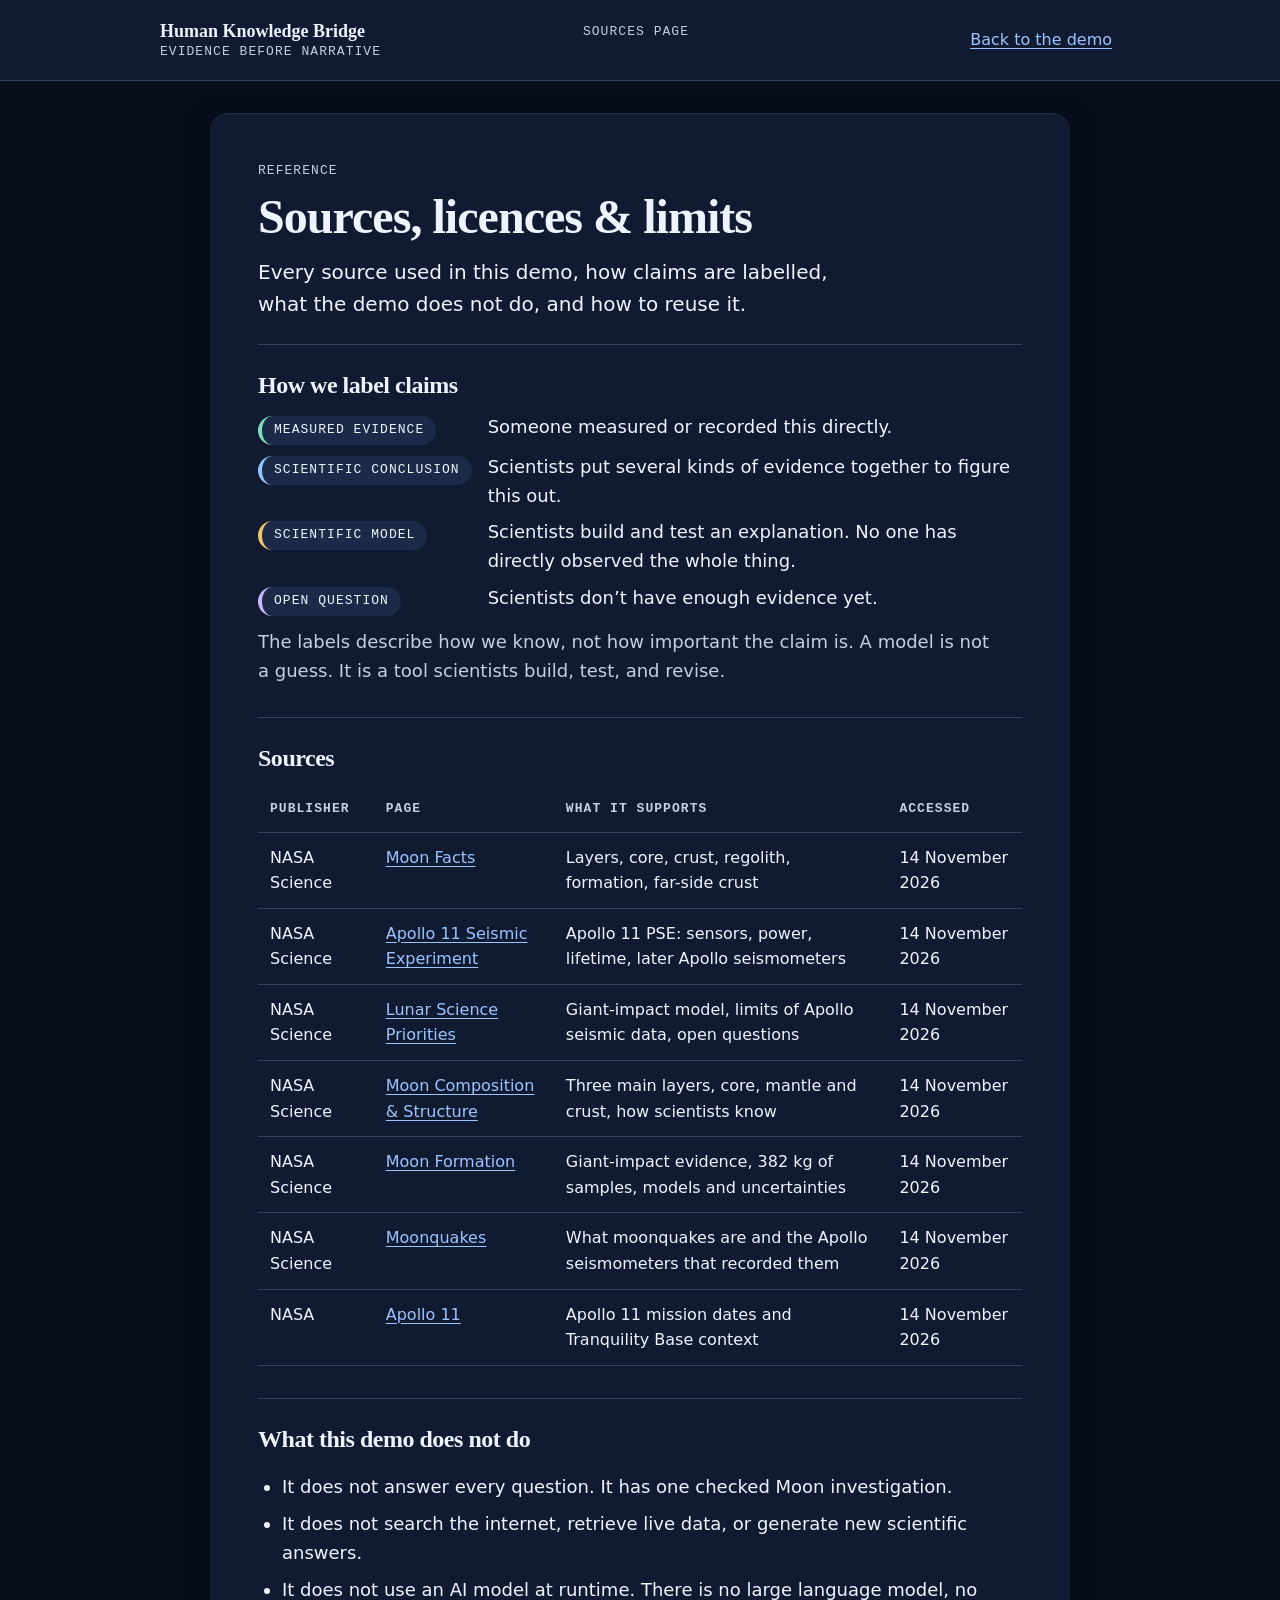
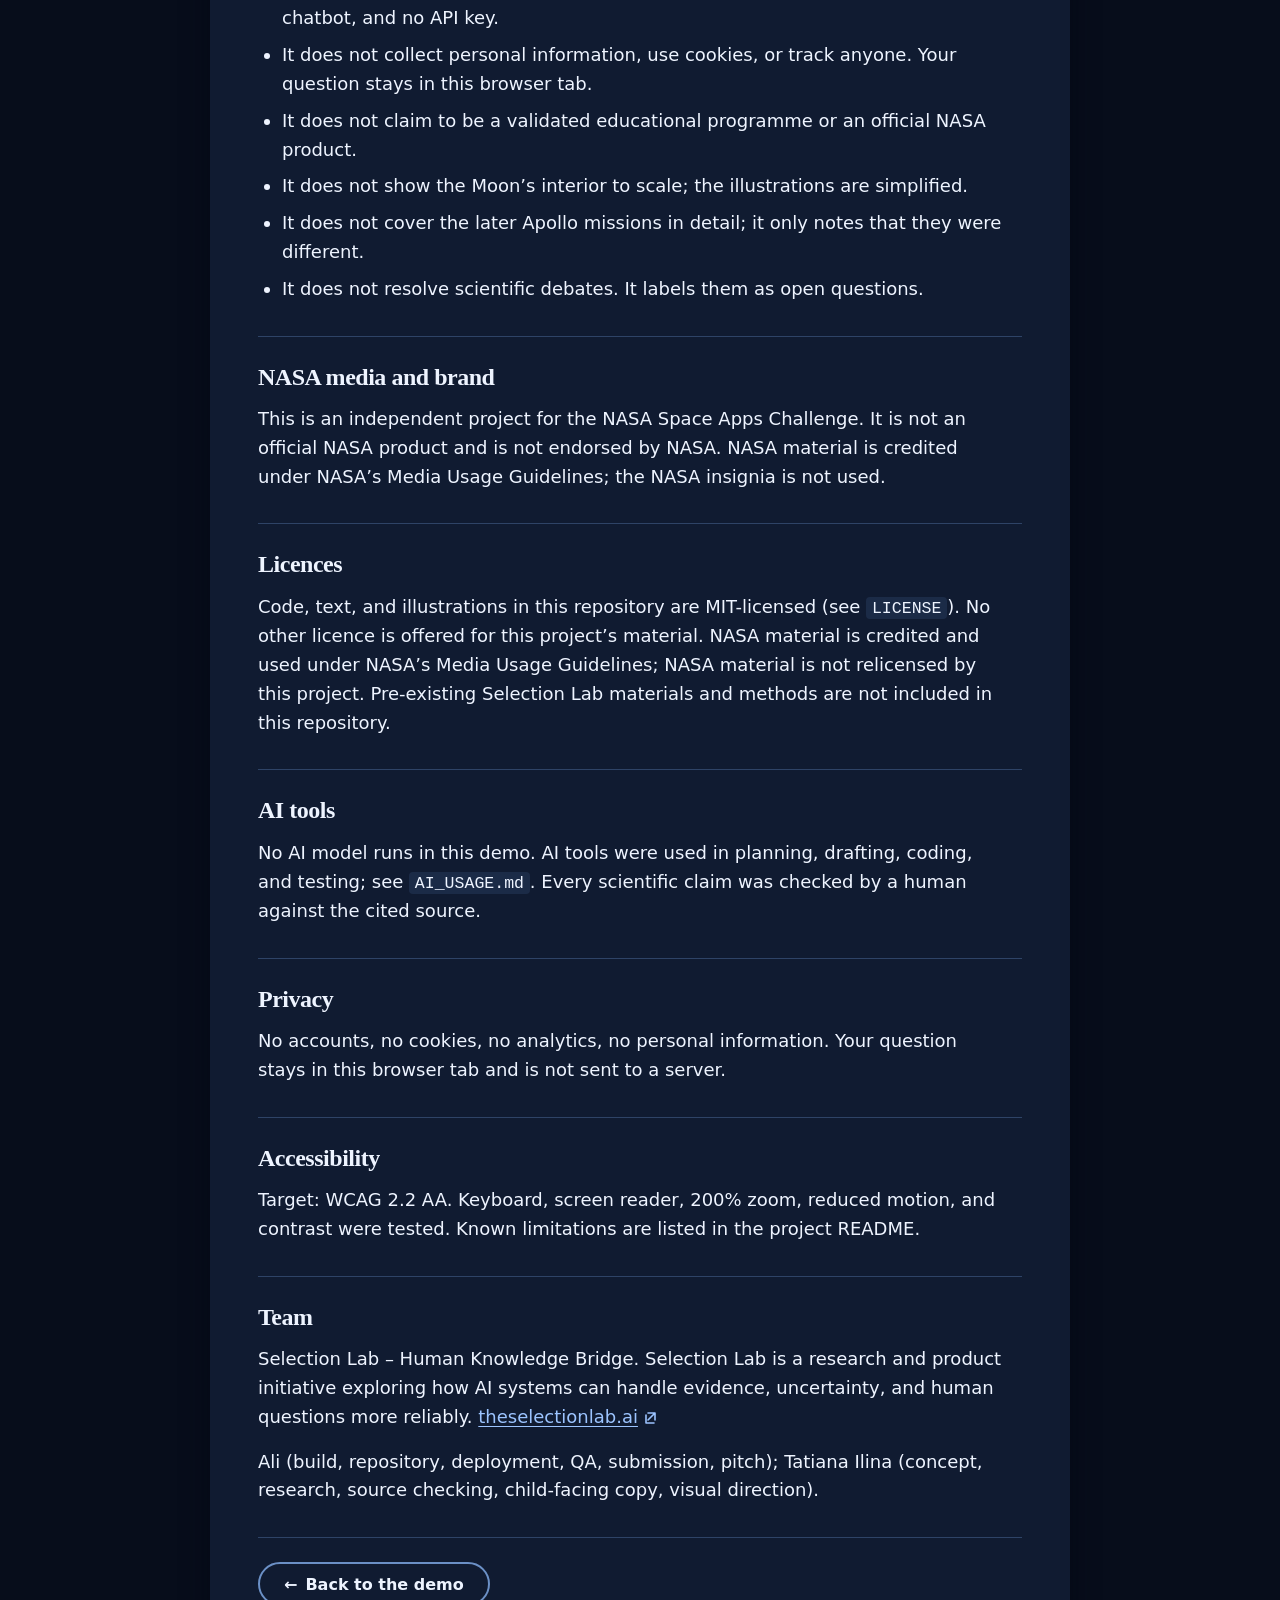
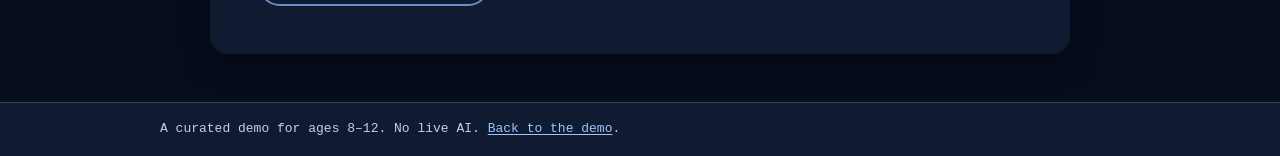
==== sources.html @ 2980f717 "feat: static scaffold, app shell, screen 1 and the sources page - index.html: header/brand, progress" ====
<!doctype html>
<html lang="en">
<head>
  <meta charset="utf-8">
  <meta name="viewport" content="width=device-width, initial-scale=1">
  <meta name="description" content="Every source used in Human Knowledge Bridge, how claims are labelled, what the demo does not do, and how to reuse it.">
  <meta name="color-scheme" content="dark">
  <title>Sources, licences &amp; limits — Human Knowledge Bridge</title>
  <link rel="icon" href="assets/img/favicon.svg" type="image/svg+xml">
  <link rel="stylesheet" href="assets/css/styles.css">
</head>
<body>
  <a class="skip-link" href="#main">Skip to content</a>

  <header class="site-header">
    <div class="site-header__inner">
      <div class="header__row">
        <a class="brand" href="index.html#question">
          <span class="brand__long">Human Knowledge Bridge</span>
          <span class="brand__short" aria-hidden="true">HKB · Moon Detective</span>
          <span class="brand__tag">Evidence Before Narrative</span>
        </a>
        <a class="sources-link" href="index.html">
          <span class="sources-link__long">Back to the demo</span>
          <span class="sources-link__short" aria-hidden="true">Demo</span>
        </a>
      </div>
      <nav class="rail" aria-label="Progress">
        <p class="rail__step">Sources page</p>
        <ol class="progress" aria-hidden="true"></ol>
      </nav>
    </div>
  </header>

  <main id="main">
    <section class="card">
      <div class="card__head">
        <p class="eyebrow">Reference</p>
        <h1 id="sources-title" tabindex="-1" class="page-h1">Sources, licences &amp; limits</h1>
        <p class="lede">Every source used in this demo, how claims are labelled, what the demo does not do, and how to reuse it.</p>
      </div>

      <h2>How we label claims</h2>
      <dl class="labels-list">
        <dt><span class="chip chip--measured">Measured evidence</span></dt>
        <dd>Someone measured or recorded this directly.</dd>
        <dt><span class="chip chip--inferred">Scientific conclusion</span></dt>
        <dd>Scientists put several kinds of evidence together to figure this out.</dd>
        <dt><span class="chip chip--model">Scientific model</span></dt>
        <dd>Scientists build and test an explanation. No one has directly observed the whole thing.</dd>
        <dt><span class="chip chip--unknown">Open question</span></dt>
        <dd>Scientists don’t have enough evidence yet.</dd>
      </dl>
      <p class="muted">The labels describe how we know, not how important the claim is. A model is not a guess. It is a tool scientists build, test, and revise.</p>

      <h2>Sources</h2>
      <div class="table-wrap">
        <table>
          <caption class="sr-only">Sources cited in this demo</caption>
          <thead>
            <tr><th scope="col">Publisher</th><th scope="col">Page</th><th scope="col">What it supports</th><th scope="col">Accessed</th></tr>
          </thead>
          <tbody id="sources-body"></tbody>
        </table>
      </div>

      <h2>What this demo does not do</h2>
      <ul class="limits">
        <li>It does not answer every question. It has one checked Moon investigation.</li>
        <li>It does not search the internet, retrieve live data, or generate new scientific answers.</li>
        <li>It does not use an AI model at runtime. There is no large language model, no chatbot, and no API key.</li>
        <li>It does not collect personal information, use cookies, or track anyone. Your question stays in this browser tab.</li>
        <li>It does not claim to be a validated educational programme or an official NASA product.</li>
        <li>It does not show the Moon’s interior to scale; the illustrations are simplified.</li>
        <li>It does not cover the later Apollo missions in detail; it only notes that they were different.</li>
        <li>It does not resolve scientific debates. It labels them as open questions.</li>
      </ul>

      <h2>NASA media and brand</h2>
      <p>This is an independent project for the NASA Space Apps Challenge. It is not an official NASA product and is not endorsed by NASA. NASA material is credited under NASA’s Media Usage Guidelines; the NASA insignia is not used.</p>

      <h2>Licences</h2>
      <p>Code, text, and illustrations in this repository are MIT-licensed (see <code>LICENSE</code>). No other licence is offered for this project’s material. NASA material is credited and used under NASA’s Media Usage Guidelines; NASA material is not relicensed by this project. Pre-existing Selection Lab materials and methods are not included in this repository.</p>

      <h2>AI tools</h2>
      <p>No AI model runs in this demo. AI tools were used in planning, drafting, coding, and testing; see <code>AI_USAGE.md</code>. Every scientific claim was checked by a human against the cited source.</p>

      <h2>Privacy</h2>
      <p>No accounts, no cookies, no analytics, no personal information. Your question stays in this browser tab and is not sent to a server.</p>

      <h2>Accessibility</h2>
      <p>Target: WCAG 2.2 AA. Keyboard, screen reader, 200% zoom, reduced motion, and contrast were tested. Known limitations are listed in the project README.</p>

      <h2>Team</h2>
      <p>Selection Lab – Human Knowledge Bridge. Selection Lab is a research and product initiative exploring how AI systems can handle evidence, uncertainty, and human questions more reliably. <a href="https://theselectionlab.ai/" target="_blank" rel="noopener noreferrer">theselectionlab.ai<svg class="icon icon--external" aria-hidden="true" viewBox="0 0 16 16" width="16" height="16"><path d="M6 3h7v7M13 3 6 10M4 5v8h8" fill="none" stroke="currentColor" stroke-width="1.6" stroke-linecap="round" stroke-linejoin="round"/></svg><span class="sr-only"> (opens in a new tab)</span></a></p>
      <p>Ali (build, repository, deployment, QA, submission, pitch); Tatiana Ilina (concept, research, source checking, child-facing copy, visual direction).</p>

      <div class="actionbar">
        <a class="btn btn--secondary" href="index.html#question"><span aria-hidden="true">←</span> Back to the demo</a>
      </div>
    </section>
  </main>

  <footer class="site-footer">
    <p>A curated demo for ages 8–12. No live AI. <a href="index.html#question">Back to the demo</a>.</p>
  </footer>

  <script src="assets/js/content.js" defer></script>
  <script src="assets/js/logic.js" defer></script>
  <script src="assets/js/sources-page.js" defer></script>
</body>
</html>
---- assets/css/styles.css ----
/* Human Knowledge Bridge — stylesheet
   Tokens 2.1–2.2 and primitives 2.3–2.7 are pasted verbatim from
   planning notes/design-brief.md §2. Everything below the marker is build code. */

:root {
  color-scheme: dark;

  /* ---- Surfaces & ink ------------------------------------------------ */
  --bg:            #070d1b;   /* page */
  --surface:       #101b31;   /* screen card */
  --surface-2:     #16243d;   /* nested panel */
  --surface-3:     #1b2b47;   /* chips, fact chips, inactive label button */
  --field:         #0b1526;   /* textarea well */
  --border:        #6b90c6;   /* every visible control outline (5.26:1 on surface) */
  --border-hair:   #2e4366;   /* decoration only: radii, dividers inside the card — never the only edge of a control */
  --text:          #eef4ff;   /* body */
  --muted:         #c2d0e6;   /* secondary, captions, helper text (11.0:1 on surface) */
  --text-on-accent:#0b1526;   /* ink on a filled accent button (10.2:1) */

  /* ---- Accent & focus ------------------------------------------------ */
  --accent:        #9cc4ff;   /* primary action, links */
  --accent-press:  #c3dbff;   /* hover/pressed fill for the primary button */
  --focus:         #ffd166;   /* focus ring: 11.9:1 on surface, 7.4:1 on selected tints */
  --focus-inner:   #0b1526;   /* 2px inner ring so yellow never touches a yellow fill */

  /* ---- Evidence labels (07 D4) --------------------------------------- */
  --measured:      #7ee0b8;   /* Measured evidence       — ruler   */
  --inferred:      #8fc4ff;   /* Scientific conclusion   — lens    */
  --model:         #f2c46d;   /* Scientific model        — blueprint */
  --unknown:       #c9b6ff;   /* open question / unknown — magnifier/"?" */
  --measured-tint: #223b4c;   /* = measured @12% over --surface-2 (evidence panels) */
  --inferred-tint: #253754;
  --model-tint:    #303743;
  --unknown-tint:  #2b3654;
  --measured-wash: #26424c;   /* = measured @20% over --surface (selected label button) */
  --inferred-wash: #293d5a;
  --model-wash:    #3d3d3d;
  --unknown-wash:  #353a5a;
  --accent-wash:   #2c3d5a;   /* = accent @20% over --surface (pressed secondary) */

  /* ---- Spacing (4px base, names are literal) ------------------------- */
  --s-0:  0;
  --s-1:  0.25rem;  /*  4px */
  --s-2:  0.5rem;   /*  8px */
  --s-3:  0.75rem;  /* 12px */
  --s-4:  1rem;     /* 16px */
  --s-5:  1.5rem;   /* 24px */
  --s-6:  2rem;     /* 32px */
  --s-7:  3rem;     /* 48px */
  --s-8:  4rem;     /* 64px */

  /* ---- Radii --------------------------------------------------------- */
  --r-xs:  4px;
  --r-sm:  8px;
  --r-md:  12px;
  --r-lg:  18px;
  --r-pill: 999px;

  /* ---- Borders ------------------------------------------------------- */
  --bw:    1px;
  --bw-2:  2px;

  /* ---- Shadows (dark page: shadows are soft, borders carry the edge) - */
  --shadow-1: 0 1px 0 0 rgba(238,244,255,.06) inset,
              0 2px 8px rgba(2,6,16,.45);
  --shadow-2: 0 1px 0 0 rgba(238,244,255,.08) inset,
              0 10px 28px rgba(2,6,16,.55);

  /* ---- Typography ---------------------------------------------------- */
  --font-display: Georgia, "Iowan Old Style", "Source Serif Pro", "Charter",
                  "Bitstream Charter", "Sitka Text", Cambria, "Times New Roman", serif;
  --font-body:    system-ui, -apple-system, "Segoe UI", Roboto, "Noto Sans",
                  "Helvetica Neue", Arial, "Liberation Sans", sans-serif;
  --font-mono:    ui-monospace, SFMono-Regular, "SF Mono", Menlo, Consolas,
                  "Liberation Mono", "DejaVu Sans Mono", monospace;

  --fs-300: 0.8125rem;  /* 13px — eyebrow, mono, uppercase */
  --fs-400: 1rem;       /* 16px — button, chip */
  --fs-500: 1.125rem;   /* 18px — body (all breakpoints; never smaller) */
  --fs-600: 1.25rem;    /* 20px — h3, ledger line */
  --fs-700: 1.5rem;     /* 24px — h2 */
  --fs-800: 1.875rem;   /* 30px — h1 small */
  --fs-900: 2.375rem;   /* 38px — h1 medium */
  --fs-1000: 3rem;      /* 48px — h1 large */

  --lh-tight:  1.12;    /* display */
  --lh-snug:   1.35;    /* headings, labels */
  --lh-normal: 1.6;     /* body — 18 × 1.6 = 28.8px */
  --lh-loose:  1.7;     /* long paragraphs on small screens */

  --ls-tight:  -0.02em;
  --ls-normal:  0;
  --ls-wide:    0.08em;

  --fw-regular: 400;
  --fw-medium:  500;
  --fw-bold:    700;

  --measure: 65ch;      /* text column cap: between 60 and 75ch */
  --measure-tight: 46ch;/* h1 / lede cap */

  /* ---- Layout -------------------------------------------------------- */
  --w-page:      60rem; /* 960px outer page incl. padding */
  --w-card:      53.75rem; /* 860px screen card (03 §10) */
  --w-text:      65ch;
  --gutter:      var(--s-4);    /* 16px  — small            */
  --card-pad:    var(--s-4);    /* 16px  — small            */
  --gap:         var(--s-3);    /* 12px  — small            */
  --header-h:    3.5rem;        /* 56px  — small; 64px medium+ */
  --rail-h:      2.25rem;       /* compact rail height below 481px */
  --tap:         2.75rem;       /* 44px minimum target */
  --tap-gap:     var(--s-2);    /* 8px minimum between targets */

  /* ---- Motion -------------------------------------------------------- */
  --dur-fast: 120ms;
  --dur:      160ms;            /* the build's default transition */
  --dur-float: 6000ms;          /* the one loop; killed by reduced motion */
  --ease:     cubic-bezier(.2,.7,.3,1);
  --moon-float: 3px;            /* translateY amplitude; JS sets this to 0px for reduced motion */
  --scale-tilt: 0deg;           /* JS sets ±0px/±1deg; stays 0deg for reduced motion */
}

/* Medium: 481–900px */
@media (min-width: 30.0625rem) {
  :root {
    --gutter:    var(--s-5);   /* 24px */
    --card-pad:  var(--s-6);   /* 32px */
    --gap:       var(--s-4);   /* 16px */
    --header-h:  4rem;         /* 64px */
  }
}

/* Large: 901px+ */
@media (min-width: 56.3125rem) {
  :root {
    --gutter:    var(--s-6);   /* 32px */
    --card-pad:  var(--s-7);   /* 48px */
    --gap:       var(--s-5);   /* 24px */
  }
}

/* Narrow: ≤ 320px leaves itself 16px gutters; below 360px tighten once */
@media (max-width: 22.49rem) {
  :root { --gutter: var(--s-3); --card-pad: var(--s-4); }
}

*, *::before, *::after { box-sizing: border-box; }

html {
  -webkit-text-size-adjust: 100%;
  text-size-adjust: 100%;
  scroll-padding-top: calc(var(--header-h) + var(--s-2));
  scroll-behavior: smooth;
}

body {
  margin: 0;
  background: var(--bg);
  color: var(--text);
  font-family: var(--font-body);
  font-size: var(--fs-500);          /* 18px everywhere */
  line-height: var(--lh-normal);
  font-weight: var(--fw-regular);
  overflow-x: hidden;                /* belt-and-braces only; layout must not overflow */
  overflow-wrap: break-word;
  text-rendering: optimizeLegibility;
}

h1, h2, h3 {
  font-family: var(--font-display);
  font-weight: var(--fw-bold);
  line-height: var(--lh-snug);
  letter-spacing: var(--ls-tight);
  margin: 0 0 var(--s-3);
  text-wrap: balance;
}
h1 { font-size: var(--fs-800); line-height: var(--lh-tight); max-width: 24ch; }
h2 { font-size: var(--fs-700); }
h3 { font-size: var(--fs-600); font-family: var(--font-body); letter-spacing: var(--ls-normal); }
@media (min-width: 30.0625rem) { h1 { font-size: var(--fs-900); } }
@media (min-width: 56.3125rem) { h1 { font-size: var(--fs-1000); } }

p { margin: 0 0 var(--s-4); max-width: var(--measure); }

a { color: var(--accent); text-decoration-thickness: .08em; text-underline-offset: .18em; }
a:hover { text-decoration-thickness: .14em; }

img, svg { max-width: 100%; height: auto; }
svg.decorative { display: block; }

.sr-only {
  position: absolute; width: 1px; height: 1px; padding: 0; margin: -1px;
  overflow: hidden; clip: rect(0 0 0 0); clip-path: inset(50%);
  white-space: nowrap; border: 0;
}

:where(a, button, textarea, [tabindex]):focus-visible {
  outline: 3px solid var(--focus);
  outline-offset: 2px;
  border-radius: var(--r-sm);
  /* double ring: yellow outer + 2px dark inner keeps it visible on any fill */
  box-shadow: 0 0 0 2px var(--focus-inner);
}
/* no focus ring on mouse clicks */
:where(button, a):focus:not(:focus-visible) { outline: none; }
/* the focused <h1> on route change must not look like a control */
h1[tabindex="-1"]:focus-visible { outline: 3px solid var(--focus); outline-offset: 6px; }

.card {
  background: var(--surface);
  border-radius: var(--r-lg);
  box-shadow: var(--shadow-2);
  padding: var(--card-pad);
  max-width: var(--w-card);
  margin-inline: auto;
}

.panel {
  background: var(--surface-2);
  border-radius: var(--r-md);
  padding: var(--s-4);
  border-left: var(--bw-2) solid var(--border-hair); /* colour overridden per type */
}
@media (min-width: 30.0625rem) { .panel { padding: var(--s-5); } }

.chip {
  display: inline-flex; align-items: center; gap: var(--s-1);
  min-height: 1.75rem; padding: var(--s-1) var(--s-3);
  background: var(--surface-3); color: var(--text);
  border-radius: var(--r-pill);
  font-size: var(--fs-300); font-family: var(--font-mono);
  letter-spacing: var(--ls-wide); text-transform: uppercase;
}

.eyebrow {
  font-family: var(--font-mono); font-size: var(--fs-300);
  letter-spacing: var(--ls-wide); text-transform: uppercase;
  color: var(--muted); margin: 0 0 var(--s-2);
}

.btn {
  display: inline-flex; align-items: center; justify-content: center; gap: var(--s-2);
  min-height: var(--tap); min-width: var(--tap);
  padding: var(--s-2) var(--s-5);
  border-radius: var(--r-pill);
  border: var(--bw-2) solid transparent;
  font: inherit; font-size: var(--fs-400); font-weight: var(--fw-bold);
  line-height: 1.2; text-align: center; text-decoration: none;
  cursor: pointer;
  transition: background-color var(--dur) var(--ease),
              border-color var(--dur) var(--ease),
              color var(--dur) var(--ease),
              transform var(--dur-fast) var(--ease);
}
.btn--primary  { background: var(--accent); color: var(--text-on-accent); border-color: var(--accent); }
.btn--primary:hover, .btn--primary:active { background: var(--accent-press); border-color: var(--accent-press); }
.btn--primary:active { transform: translateY(1px); }
.btn--secondary { background: transparent; color: var(--text); border-color: var(--border); }
.btn--secondary:hover { background: var(--surface-3); }
.btn--secondary[aria-pressed="true"], .btn--secondary.is-active { background: var(--accent-wash); }
.btn--ghost { background: transparent; color: var(--accent); border-color: transparent; text-decoration: underline; text-underline-offset: .2em; }
.btn--ghost:hover { background: var(--surface-3); }
.btn[disabled], .btn[aria-disabled="true"] {
  background: var(--surface-2); color: var(--muted);
  border-color: var(--border-hair); cursor: not-allowed; transform: none;
  opacity: 1; /* do not rely on opacity for any text legibility */
}

@media (prefers-reduced-motion: reduce) {
  html { scroll-behavior: auto; }
  *, *::before, *::after {
    animation: none !important;
    transition-duration: 1ms !important;
    transition-delay: 0ms !important;
  }
  .moon { animation: none; }
  .scale__beam { transform: none !important; }
}

@media print {
  :root { --bg: #fff; --surface: #fff; --surface-2: #fff; --text: #111; --muted: #333; }
  body { background: #fff; color: #111; }
  .site-header, .skip-link, .progress, .btn { display: none !important; }
}

/* =====================================================================
   BUILD CODE — beyond the design-brief primitives (§5 shell, §8 rules)
   ===================================================================== */

/* ---- Layout skeleton ------------------------------------------------ */
body {
  min-height: 100vh;
  display: flex;
  flex-direction: column;
}

main {
  flex: 1 0 auto;
  padding: var(--s-6) var(--gutter) var(--s-7);
}

/* ---- Skip link (C01) ------------------------------------------------ */
.skip-link {
  position: absolute;
  left: var(--s-2);
  top: var(--s-2);
  z-index: 100;
  padding: var(--s-2) var(--s-4);
  min-height: var(--tap);
  display: inline-flex;
  align-items: center;
  background: var(--accent);
  color: var(--text-on-accent);
  font-weight: var(--fw-bold);
  border-radius: var(--r-pill);
  text-decoration: none;
  transform: translateY(-200%);
}
.skip-link:focus-visible {
  transform: none;
}

/* ---- Header (C02) --------------------------------------------------- */
.site-header {
  position: sticky;
  top: 0;
  z-index: 10;
  background: var(--surface);
  border-bottom: var(--bw) solid var(--border-hair);
  padding: var(--s-2) var(--gutter);
}

.header__row {
  display: grid;
  grid-template-columns: minmax(0, 1fr) auto;
  align-items: center;
  gap: var(--s-3);
  max-width: var(--w-page);
  margin-inline: auto;
  min-height: calc(var(--header-h) - var(--s-4));
}

.brand {
  min-width: 0;
  display: inline-flex;
  flex-direction: column;
  color: var(--text);
  text-decoration: none;
  font-family: var(--font-display);
  font-weight: var(--fw-bold);
  font-size: var(--fs-500);
  line-height: var(--lh-snug);
}
.brand:hover { color: var(--accent); }

.brand__short { display: none; }

.brand__tag {
  font-family: var(--font-mono);
  font-size: var(--fs-300);
  font-weight: var(--fw-regular);
  letter-spacing: var(--ls-wide);
  text-transform: uppercase;
  color: var(--muted);
}

.sources-link {
  font-size: var(--fs-400);
  min-height: var(--tap);
  display: inline-flex;
  align-items: center;
  padding-inline: var(--s-2);
  white-space: nowrap;
}
.sources-link__short { display: none; }

/* ---- Progress rail (C03) -------------------------------------------- */
.rail {
  display: flex;
  align-items: center;
  gap: var(--s-2);
  min-width: 0;
  max-width: var(--w-page);
  margin: var(--s-1) auto 0;
  padding-top: var(--s-1);
  border-top: var(--bw) solid var(--border-hair);
}

.rail__step {
  font-family: var(--font-mono);
  font-size: var(--fs-300);
  letter-spacing: var(--ls-wide);
  text-transform: uppercase;
  color: var(--muted);
  white-space: nowrap;
}

.progress {
  display: flex;
  align-items: center;
  gap: var(--s-2);
  list-style: none;
  margin: 0;
  padding: 0;
  min-width: 0;
}

.progress__item {
  display: flex;
  align-items: center;
  gap: var(--s-1);
  color: var(--muted);
  font-family: var(--font-mono);
  font-size: var(--fs-300);
  letter-spacing: var(--ls-wide);
  text-transform: uppercase;
  white-space: nowrap;
}

.progress__dot {
  flex-shrink: 0;
  width: 0.75rem;
  height: 0.75rem;
  border-radius: 50%;
  border: var(--bw-2) solid var(--border);
  background: transparent;
}
.progress__item[data-state="visited"] .progress__dot { background: var(--border); }
.progress__item[data-state="current"] .progress__dot {
  background: var(--accent);
  border-color: var(--accent);
  box-shadow: 0 0 0 3px var(--surface), 0 0 0 5px var(--accent);
}
.progress__item[data-state="current"] { color: var(--text); }

.progress__label { display: none; }

/* ---- Footer (C06) --------------------------------------------------- */
.site-footer {
  flex-shrink: 0;
  border-top: var(--bw) solid var(--border-hair);
  padding: var(--s-4) var(--gutter);
  background: var(--surface);
}
.site-footer p {
  max-width: var(--w-page);
  margin: 0 auto;
  font-family: var(--font-mono);
  font-size: var(--fs-300);
  letter-spacing: var(--ls-normal);
  color: var(--muted);
  text-transform: none;
}

/* ---- Screen card (C04) ---------------------------------------------- */
.card[hidden] { display: none; }

.card__head { margin-bottom: var(--s-5); }

/* ---- Action bar (C05) ----------------------------------------------- */
.actionbar {
  display: flex;
  flex-wrap: wrap;
  gap: var(--s-3);
  align-items: center;
  margin-top: var(--s-6);
  padding-top: var(--s-5);
  border-top: var(--bw) solid var(--border-hair);
}
.actionbar__spacer { flex: 1 1 auto; }

/* ---- Small screens (≤480px) ----------------------------------------- */
@media (max-width: 30rem) {
  .header__row {
    grid-template-columns: minmax(0, 1fr) auto;
    min-height: var(--header-h);
  }
  .brand__long { display: none; }
  .brand__short {
    display: block;
    white-space: nowrap;
    overflow: hidden;
    text-overflow: ellipsis;
    font-size: var(--fs-400);
  }
  .brand__tag { display: none; }
  .sources-link__long { display: none; }
  .sources-link__short { display: inline; }

  .rail {
    min-height: var(--rail-h);
    border-top: 0;
    padding-top: 0;
    gap: var(--s-2);
  }
  .progress { gap: 6px; }
  .progress__item { gap: 0; }
  .progress__dot { width: 10px; height: 10px; }

  .actionbar { flex-direction: column; align-items: stretch; }
  .actionbar .btn { width: 100%; }
  .actionbar .actionbar__primary { order: -1; }
  .actionbar__spacer { display: none; }

  html { scroll-padding-top: calc(var(--header-h) + var(--rail-h) + var(--s-2)); }
}

/* ---- Medium: dots only, no labels (481–900px) ------------------------ */
@media (min-width: 30.0625rem) and (max-width: 56.25rem) {
  .rail { gap: var(--s-3); }
  .progress { gap: var(--s-3); }
  .progress__label { display: none; }
}

/* ---- Large: one header row (901px+) ---------------------------------- */
@media (min-width: 56.3125rem) {
  .site-header {
    border-bottom: var(--bw) solid var(--border-hair);
  }
  .site-header__inner {
    display: grid;
    grid-template-columns: minmax(0, 1fr) auto minmax(0, 1fr);
    align-items: center;
    gap: var(--s-5);
    max-width: var(--w-page);
    margin-inline: auto;
    min-height: var(--header-h);
  }
  .rail {
    margin: 0;
    border-top: 0;
    padding-top: 0;
    justify-content: center;
  }
  .progress__label { display: none; }
  .sources-link { justify-self: end; }
  /* the brand and the sources link sit in the first header row */
  .header__row { display: contents; }
  .brand { grid-column: 1; grid-row: 1; justify-self: start; }
  .rail   { grid-column: 2; grid-row: 1; }
  .sources-link { grid-column: 3; grid-row: 1; justify-self: end; }
}

/* ---- Form field (C08–C11) ------------------------------------------- */
.lede {
  font-size: var(--fs-600);
  color: var(--text);
  max-width: var(--measure-tight);
  margin: 0;
}

.field { margin-bottom: var(--s-4); }

.field__head {
  display: flex;
  flex-wrap: wrap;
  align-items: baseline;
  justify-content: space-between;
  gap: var(--s-2);
  margin-bottom: var(--s-2);
}

.field__label {
  font-family: var(--font-mono);
  font-size: var(--fs-300);
  letter-spacing: var(--ls-wide);
  text-transform: uppercase;
  color: var(--text);
}

.field__count {
  font-family: var(--font-mono);
  font-size: var(--fs-300);
  color: var(--muted);
  white-space: nowrap;
}
.field__count[data-at-limit="true"] { color: var(--unknown); }

.field textarea {
  display: block;
  width: 100%;
  min-height: 8.5rem;
  padding: var(--s-3) var(--s-4);
  background: var(--field);
  color: var(--text);
  border: var(--bw-2) solid var(--border);
  border-radius: var(--r-md);
  font: inherit;
  font-size: var(--fs-500);
  line-height: var(--lh-normal);
  resize: vertical;
  transition: background-color var(--dur) var(--ease), border-color var(--dur) var(--ease);
}
.field textarea:hover { background: var(--surface-2); }
.field textarea::placeholder { color: var(--muted); opacity: 1; }
.field textarea[aria-invalid="true"] { border-color: var(--unknown); }

.field__error {
  margin: var(--s-2) 0 0;
  color: var(--unknown);
  font-weight: var(--fw-bold);
}
.field__error[hidden] { display: none; }

.field__helper {
  margin: var(--s-2) 0 0;
  font-size: var(--fs-400);
  color: var(--muted);
}

/* ---- Example chip (C10) ---------------------------------------------- */
.chip--example {
  cursor: pointer;
  min-height: var(--tap);
  border: var(--bw) solid var(--border);
  font-family: var(--font-body);
  font-size: var(--fs-400);
  text-transform: none;
  letter-spacing: var(--ls-normal);
  text-align: left;
  transition: background-color var(--dur) var(--ease), color var(--dur) var(--ease);
}
.chip--example:hover { background: var(--accent-wash); color: var(--accent); }

/* ---- Unknown panel (C12) --------------------------------------------- */
.panel--unknown {
  margin-top: var(--s-6);
  border-left: var(--bw-2) solid var(--unknown);
  background: var(--unknown-tint);
}
.panel--unknown[hidden] { display: none; }
.panel--unknown > .panel__title {
  font-family: var(--font-display);
  font-size: var(--fs-600);
  margin: 0 0 var(--s-2);
  letter-spacing: var(--ls-tight);
}
.panel--unknown p { margin: 0 0 var(--s-3); }
.panel__note {
  font-size: var(--fs-400);
  color: var(--muted);
  font-style: italic;
}
.echo {
  font-family: var(--font-display);
  font-style: italic;
  color: var(--muted);
}
.echo[hidden] { display: none; }
.panel__actions {
  display: flex;
  flex-wrap: wrap;
  gap: var(--s-3);
  margin-top: var(--s-4);
}

/* ---- Sources page ---------------------------------------------------- */
.page-h1 { max-width: 28ch; }

.card h2 {
  margin-top: var(--s-6);
  padding-top: var(--s-5);
  border-top: var(--bw) solid var(--border-hair);
}
.card h2:first-of-type { margin-top: var(--s-4); }

.muted { color: var(--muted); }

.labels-list {
  display: grid;
  grid-template-columns: minmax(0, max-content) minmax(0, 1fr);
  gap: var(--s-2) var(--s-4);
  align-items: baseline;
  margin: 0 0 var(--s-3);
}
.labels-list dt { margin: 0; }
.labels-list dd { margin: 0; }

.chip--measured  { border-left: 4px solid var(--measured); }
.chip--inferred  { border-left: 4px solid var(--inferred); }
.chip--model     { border-left: 4px solid var(--model); }
.chip--unknown   { border-left: 4px solid var(--unknown); }

@media (max-width: 30rem) {
  .labels-list { grid-template-columns: 1fr; gap: var(--s-1); }
  .labels-list dd { margin-bottom: var(--s-3); }
}

.table-wrap { overflow-x: auto; margin-bottom: var(--s-4); }

table {
  width: 100%;
  border-collapse: collapse;
  font-size: var(--fs-400);
}
th, td {
  text-align: left;
  vertical-align: top;
  padding: var(--s-3) var(--s-3);
  border-bottom: var(--bw) solid var(--border-hair);
}
th {
  font-family: var(--font-mono);
  font-size: var(--fs-300);
  letter-spacing: var(--ls-wide);
  text-transform: uppercase;
  color: var(--muted);
  white-space: nowrap;
}

.limits { padding-left: var(--s-5); max-width: var(--measure); }
.limits li { margin-bottom: var(--s-2); }

.icon--external { display: inline-block; vertical-align: -0.15em; margin-left: 0.25em; }

code {
  font-family: var(--font-mono);
  font-size: 0.92em;
  background: var(--surface-3);
  padding: 0.1em 0.35em;
  border-radius: var(--r-xs);
}
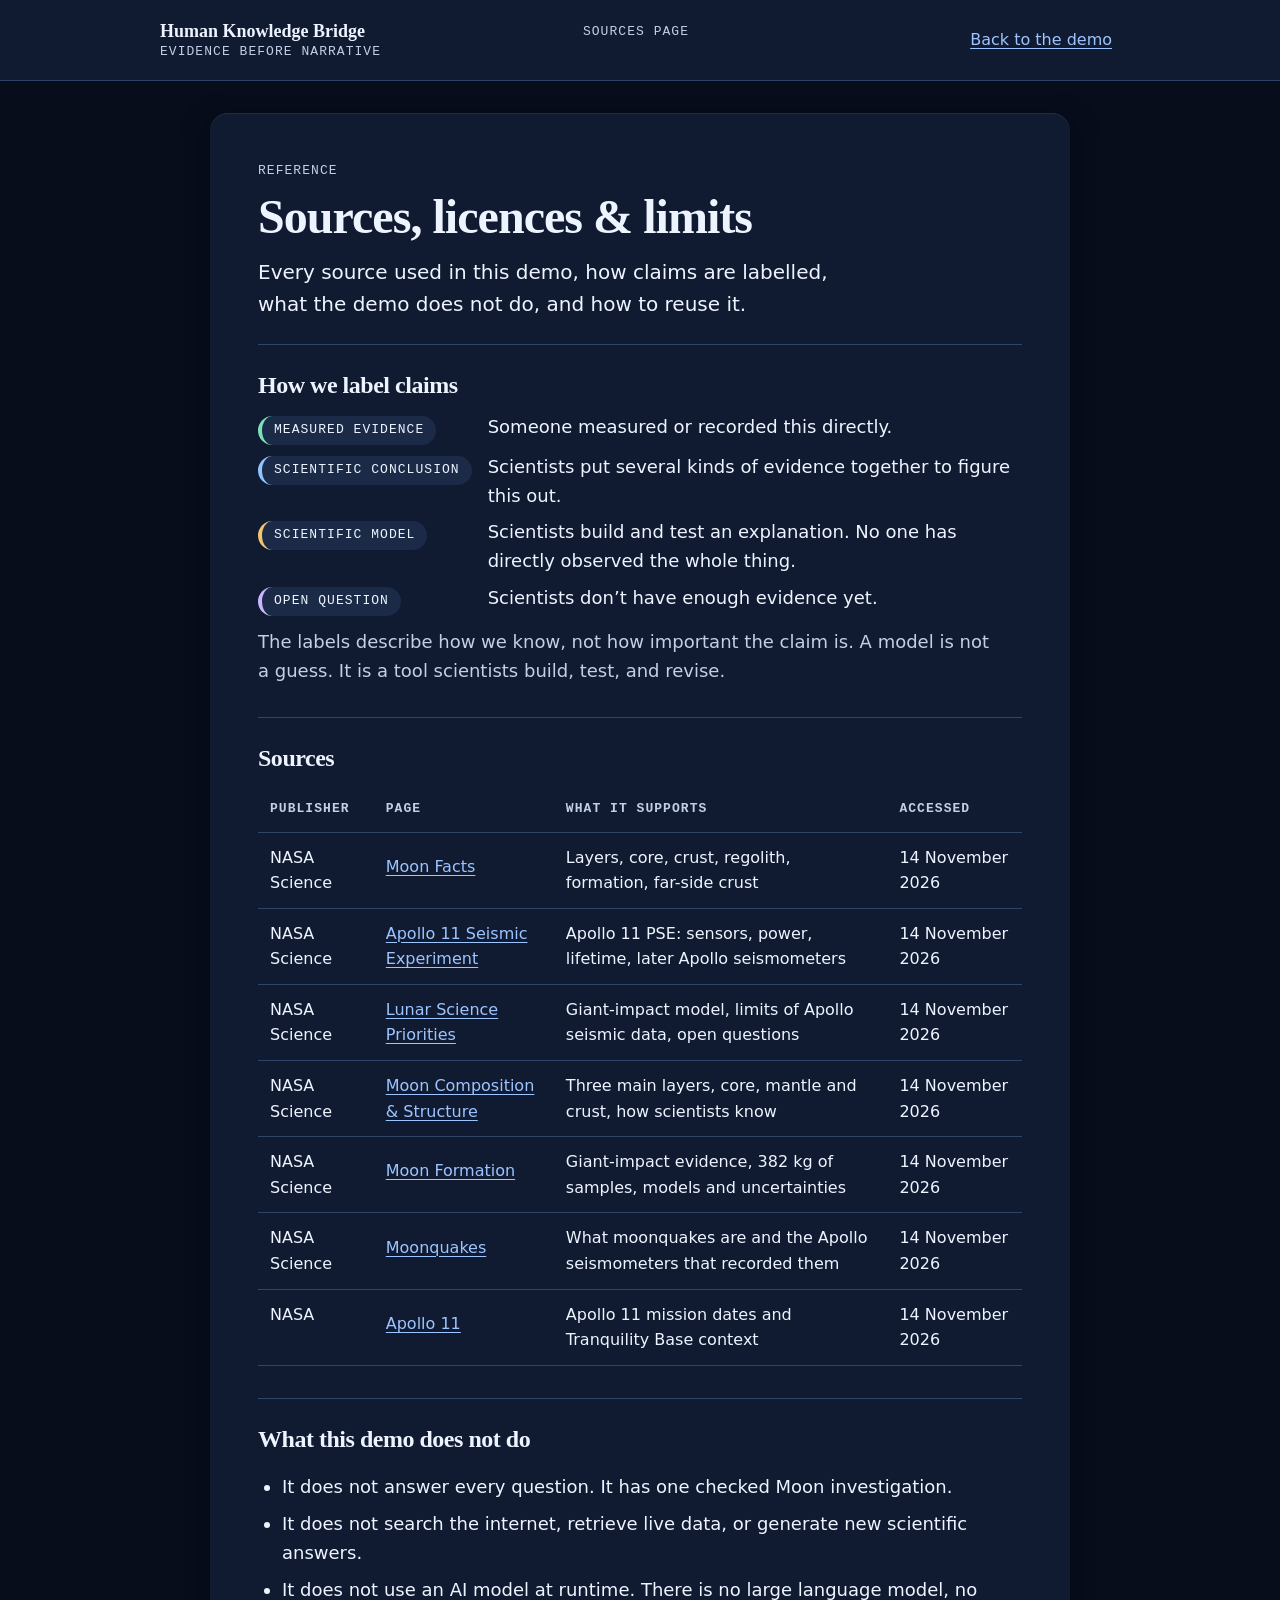
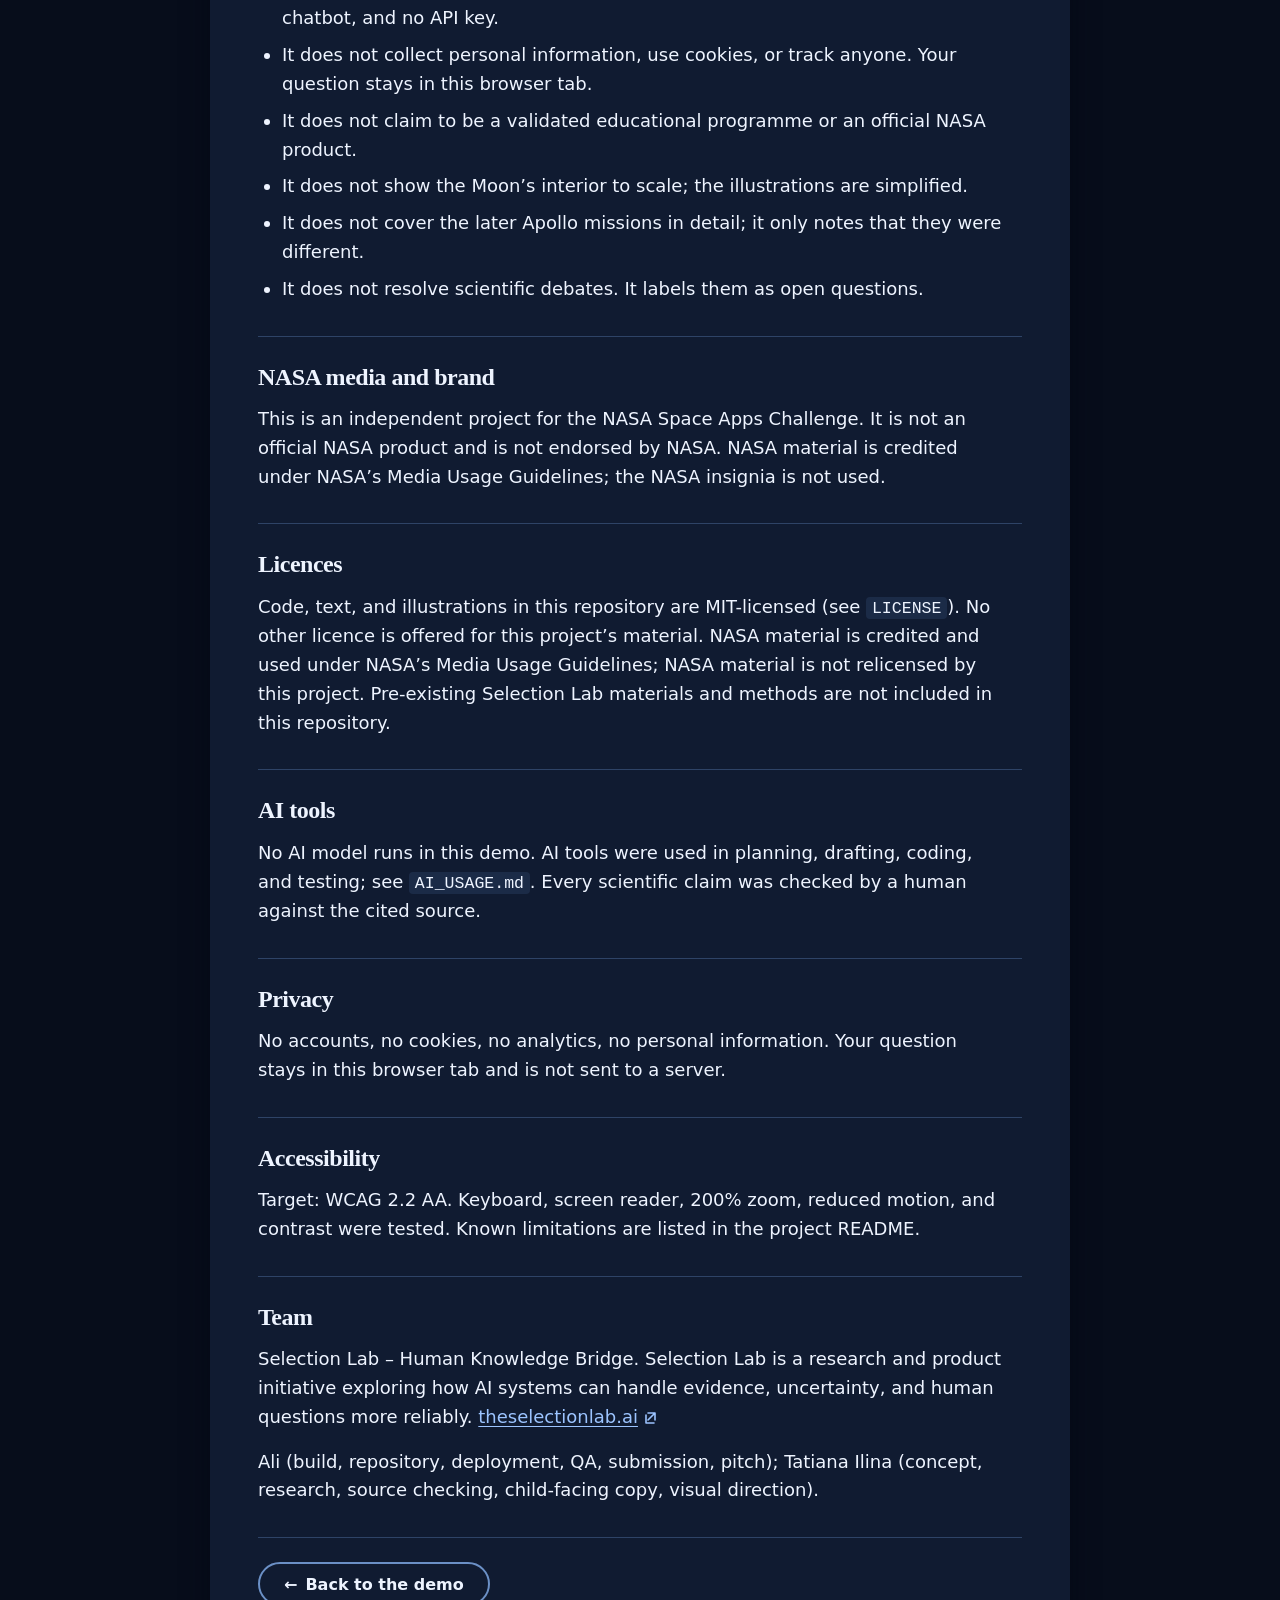
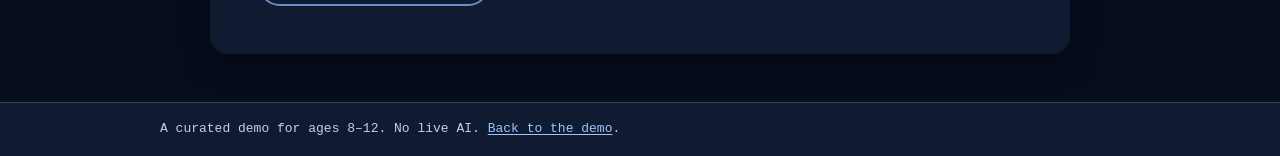
==== commit f627259e: "fix(a11y): source links get 44px tap targets on phones On a 390px viewport the inline source list co" ====
--- a/sources.html
+++ b/sources.html
@@ -6,8 +6,8 @@
   <meta name="description" content="Every source used in Human Knowledge Bridge, how claims are labelled, what the demo does not do, and how to reuse it.">
   <meta name="color-scheme" content="dark">
   <title>Sources, licences &amp; limits — Human Knowledge Bridge</title>
-  <link rel="icon" href="assets/img/favicon.svg" type="image/svg+xml">
-  <link rel="stylesheet" href="assets/css/styles.css">
+  <link rel="icon" href="assets/img/favicon.svg?v=9" type="image/svg+xml" sizes="any">
+  <link rel="stylesheet" href="assets/css/styles.css?v=9">
 </head>
 <body>
   <a class="skip-link" href="#main">Skip to content</a>
@@ -105,8 +105,8 @@
     <p>A curated demo for ages 8–12. No live AI. <a href="index.html#question">Back to the demo</a>.</p>
   </footer>
 
-  <script src="assets/js/content.js" defer></script>
-  <script src="assets/js/logic.js" defer></script>
-  <script src="assets/js/sources-page.js" defer></script>
+  <script src="assets/js/content.js?v=9" defer></script>
+  <script src="assets/js/logic.js?v=9" defer></script>
+  <script src="assets/js/sources-page.js?v=9" defer></script>
 </body>
 </html>
--- a/assets/css/styles.css
+++ b/assets/css/styles.css
@@ -720,3 +720,345 @@
   padding: 0.1em 0.35em;
   border-radius: var(--r-xs);
 }
+
+/* ---- Screen 2 — The Discovery ---------------------------------------- */
+.answer { margin-bottom: var(--s-5); }
+.answer__text {
+  font-size: var(--fs-600);
+  line-height: var(--lh-normal);
+  max-width: var(--measure);
+}
+.answer__layer {
+  color: var(--muted);
+  max-width: var(--measure);
+}
+
+.panel--evidence { border-left-color: var(--inferred); }
+.panel__title {
+  display: flex;
+  align-items: center;
+  gap: var(--s-2);
+  font-family: var(--font-display);
+  font-size: var(--fs-700);
+  font-weight: var(--fw-bold);
+  letter-spacing: var(--ls-tight);
+  line-height: var(--lh-snug);
+  margin: 0 0 var(--s-4);
+}
+.icon--magnifier { color: var(--inferred); flex-shrink: 0; }
+
+.evidence-grid {
+  display: grid;
+  grid-template-columns: 1fr;
+  gap: var(--s-4);
+  margin-bottom: var(--s-4);
+}
+@media (min-width: 45rem) {
+  .evidence-grid { grid-template-columns: repeat(2, minmax(0, 1fr)); }
+}
+
+.evidence {
+  background: var(--surface);
+  border-radius: var(--r-md);
+  padding: var(--s-4);
+  border-left: var(--bw-2) solid var(--border-hair);
+  min-width: 0;
+}
+.evidence--measured { border-left-color: var(--measured); }
+.evidence--inferred { border-left-color: var(--inferred); }
+.evidence h3 {
+  font-family: var(--font-display);
+  font-size: var(--fs-600);
+  margin: var(--s-2) 0 var(--s-2);
+  letter-spacing: var(--ls-tight);
+}
+.evidence p { margin: 0 0 var(--s-3); }
+.evidence .icon { color: var(--measured); }
+.evidence--inferred .icon { color: var(--inferred); }
+
+.chip--measured { border-left: 4px solid var(--measured); }
+.chip--inferred { border-left: 4px solid var(--inferred); }
+
+.clarifier {
+  color: var(--muted);
+  max-width: var(--measure);
+  margin: 0;
+}
+
+.panel--cheese {
+  border-left: var(--bw-2) solid var(--model);
+  background: var(--model-tint);
+  margin-bottom: var(--s-5);
+}
+.panel--cheese[hidden] { display: none; }
+
+.source-line {
+  font-size: var(--fs-400);
+  color: var(--muted);
+  margin-top: var(--s-4);
+}
+
+/* Source links are tap targets: give each its own box with room to hit,
+   however short the page title is. */
+.source-line .source-list {
+  display: inline-flex;
+  flex-wrap: wrap;
+  align-items: center;
+  gap: var(--s-1) var(--s-2);
+}
+.source,
+.feedback__source .source {
+  display: inline-flex;
+  align-items: center;
+  min-height: var(--tap);
+  padding-inline: var(--s-1);
+  margin-inline: calc(var(--s-1) * -1);
+}
+.feedback__source { margin-top: 0; }
+
+.deeper {
+  margin-top: var(--s-4);
+  font-size: var(--fs-400);
+}
+.deeper summary {
+  cursor: pointer;
+  color: var(--accent);
+  min-height: var(--tap);
+  display: inline-flex;
+  align-items: center;
+  padding-inline: var(--s-1);
+}
+.deeper p { color: var(--muted); margin-top: var(--s-2); }
+
+/* ---- Screen 3 — object card ------------------------------------------ */
+.object-card {
+  background: var(--surface-2);
+  border: var(--bw) solid var(--border-hair);
+  border-radius: var(--r-lg);
+  padding: var(--s-4);
+}
+@media (min-width: 30.0625rem) { .object-card { padding: var(--s-5); } }
+
+.object-card__top {
+  display: grid;
+  grid-template-columns: 1fr;
+  gap: var(--s-4);
+  margin-bottom: var(--s-5);
+}
+@media (min-width: 56.3125rem) {
+  .object-card__top { grid-template-columns: minmax(0, 5fr) minmax(0, 7fr); align-items: start; }
+}
+
+.object-card__figure { margin: 0; }
+.object-card__figure img {
+  display: block;
+  width: 100%;
+  height: auto;
+  border-radius: var(--r-md);
+}
+.object-card__figure figcaption {
+  font-size: var(--fs-300);
+  color: var(--muted);
+  margin-top: var(--s-2);
+  line-height: 1.5;
+}
+
+.object-card__body { min-width: 0; }
+.kicker {
+  font-family: var(--font-mono);
+  font-size: var(--fs-300);
+  letter-spacing: var(--ls-wide);
+  text-transform: uppercase;
+  color: var(--muted);
+  margin: 0 0 var(--s-2);
+}
+.object-card__title {
+  font-family: var(--font-display);
+  font-size: var(--fs-700);
+  margin: 0 0 var(--s-3);
+  letter-spacing: var(--ls-tight);
+}
+
+.definition {
+  background: var(--surface-3);
+  border-radius: var(--r-sm);
+  padding: var(--s-2) var(--s-3);
+  font-size: var(--fs-400);
+  margin: 0 0 var(--s-3);
+}
+
+.chips {
+  display: flex;
+  flex-wrap: wrap;
+  gap: var(--s-2);
+  list-style: none;
+  margin: var(--s-3) 0 0;
+  padding: 0;
+}
+.chip--fact { text-transform: none; letter-spacing: var(--ls-normal); font-family: var(--font-body); }
+
+.object-card .panel { margin-bottom: var(--s-3); border-left-width: 4px; }
+.panel--measured   { border-left-color: var(--measured); background: var(--measured-tint); }
+.panel--did-not-do { border-left-color: var(--unknown); background: var(--unknown-tint); }
+.panel--inferred   { border-left-color: var(--inferred); background: var(--inferred-tint); }
+.object-card .panel h3 {
+  font-size: var(--fs-500);
+  font-weight: var(--fw-bold);
+  margin: 0 0 var(--s-2);
+  font-family: var(--font-body);
+}
+.object-card .panel p { margin: 0; }
+
+.didnot { list-style: none; margin: 0; padding: 0; }
+.didnot li {
+  display: flex;
+  gap: var(--s-2);
+  padding: var(--s-1) 0;
+}
+.didnot li span:first-child { color: var(--unknown); font-weight: var(--fw-bold); }
+
+.analogy {
+  font-family: var(--font-display);
+  font-style: italic;
+  font-size: var(--fs-600);
+  line-height: var(--lh-snug);
+  margin: var(--s-4) 0;
+  max-width: var(--measure);
+}
+
+.matters { color: var(--muted); max-width: var(--measure); }
+
+.small-note {
+  font-size: var(--fs-400);
+  color: var(--muted);
+  margin-top: var(--s-2);
+}
+
+/* ---- Screen 4 — Evidence Scales -------------------------------------- */
+.sub { font-size: var(--fs-600); color: var(--text); }
+
+.scale-strip {
+  background: var(--surface-2);
+  border-radius: var(--r-md);
+  padding: var(--s-3);
+  margin-bottom: var(--s-2);
+}
+.scale-strip img { display: block; width: 100%; height: auto; }
+
+.caption {
+  color: var(--muted);
+  font-size: var(--fs-400);
+  margin: 0 0 var(--s-4);
+}
+
+.sorted {
+  font-family: var(--font-mono);
+  font-size: var(--fs-300);
+  letter-spacing: var(--ls-wide);
+  text-transform: uppercase;
+  color: var(--muted);
+  margin: 0 0 var(--s-4);
+  text-align: right;
+}
+
+.claim {
+  background: var(--surface-2);
+  border-radius: var(--r-md);
+  padding: var(--s-4);
+  margin-bottom: var(--s-4);
+  border-left: 4px solid var(--border-hair);
+}
+.claim.is-correct { border-left-color: var(--measured); }
+.claim.is-hint { border-left-color: var(--unknown); }
+
+.claim__eyebrow { margin-bottom: var(--s-1); }
+.claim__text {
+  font-family: var(--font-display);
+  font-size: var(--fs-600);
+  line-height: var(--lh-snug);
+  margin: 0 0 var(--s-4);
+}
+
+.claim__fieldset { border: 0; margin: 0; padding: 0; min-width: 0; }
+
+.label-btns {
+  display: grid;
+  grid-template-columns: 1fr;
+  gap: var(--s-2);
+}
+@media (min-width: 45rem) {
+  .label-btns { grid-template-columns: repeat(3, minmax(0, 1fr)); }
+}
+
+.label-btn {
+  display: inline-flex;
+  align-items: center;
+  justify-content: flex-start;
+  gap: var(--s-2);
+  min-height: 3.5rem;
+  padding: var(--s-2) var(--s-3);
+  background: var(--surface-3);
+  color: var(--text);
+  border: var(--bw-2) solid var(--border);
+  border-radius: var(--r-md);
+  font: inherit;
+  font-size: var(--fs-400);
+  font-weight: var(--fw-bold);
+  line-height: 1.25;
+  text-align: left;
+  cursor: pointer;
+  transition: background-color var(--dur) var(--ease), border-color var(--dur) var(--ease);
+}
+.label-btn:hover { background: var(--accent-wash); }
+.label-btn .icon { flex-shrink: 0; color: var(--muted); }
+.label-btn--measurement .icon { color: var(--measured); }
+.label-btn--inference .icon { color: var(--inferred); }
+.label-btn--model .icon { color: var(--model); }
+
+.label-btn[aria-pressed="true"] { border-color: var(--text); }
+.label-btn--measurement[aria-pressed="true"] { background: var(--measured-wash); border-color: var(--measured); }
+.label-btn--inference[aria-pressed="true"] { background: var(--inferred-wash); border-color: var(--inferred); }
+.label-btn--model[aria-pressed="true"] { background: var(--model-wash); border-color: var(--model); }
+
+.feedback { margin-top: var(--s-3); }
+.feedback:empty { display: none; }
+.feedback__text {
+  display: inline;
+  margin: 0;
+  max-width: var(--measure);
+}
+.feedback .icon { vertical-align: -0.2em; margin-right: var(--s-1); }
+.claim.is-correct .feedback .icon { color: var(--measured); }
+.claim.is-hint .feedback .icon { color: var(--unknown); }
+.feedback__source { font-size: var(--fs-400); color: var(--muted); margin: var(--s-2) 0 0; }
+
+.panel--summary {
+  border-left-color: var(--measured);
+  background: var(--measured-tint);
+  margin-bottom: var(--s-4);
+}
+.panel--summary[hidden] { display: none; }
+.panel--unknown-facts {
+  border-left-color: var(--unknown);
+  background: var(--unknown-tint);
+}
+.panel--unknown-facts ul { padding-left: var(--s-5); margin: 0 0 var(--s-3); }
+
+/* ---- Screen 5 -------------------------------------------------------- */
+.panel--toolkit {
+  border-left-color: var(--measured);
+  margin-bottom: var(--s-5);
+}
+.toolkit {
+  display: grid;
+  grid-template-columns: 1fr;
+  gap: var(--s-2);
+  list-style: none;
+  margin: 0;
+  padding: 0;
+}
+@media (min-width: 45.0625rem) {
+  .toolkit { grid-template-columns: repeat(3, minmax(0, 1fr)); }
+}
+.toolkit li { display: flex; gap: var(--s-2); align-items: flex-start; }
+.tick { color: var(--measured); font-weight: var(--fw-bold); }
